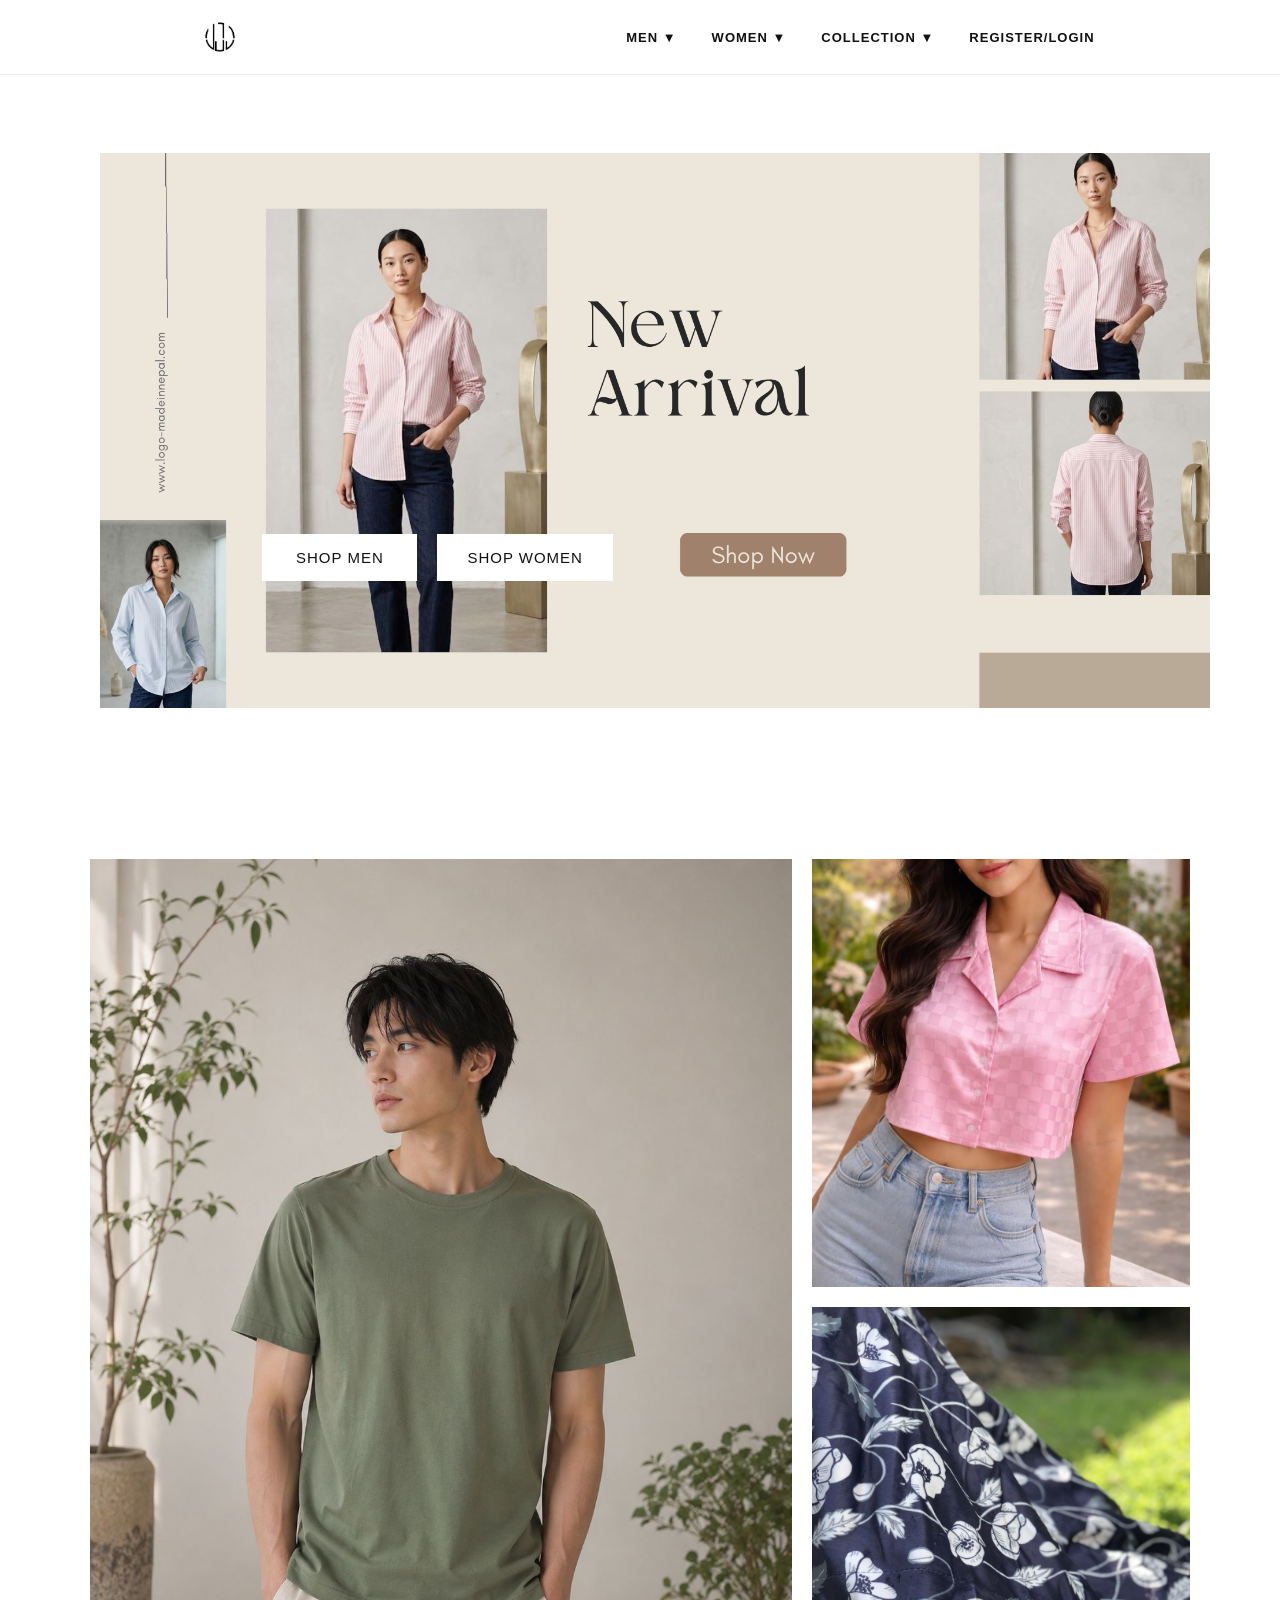
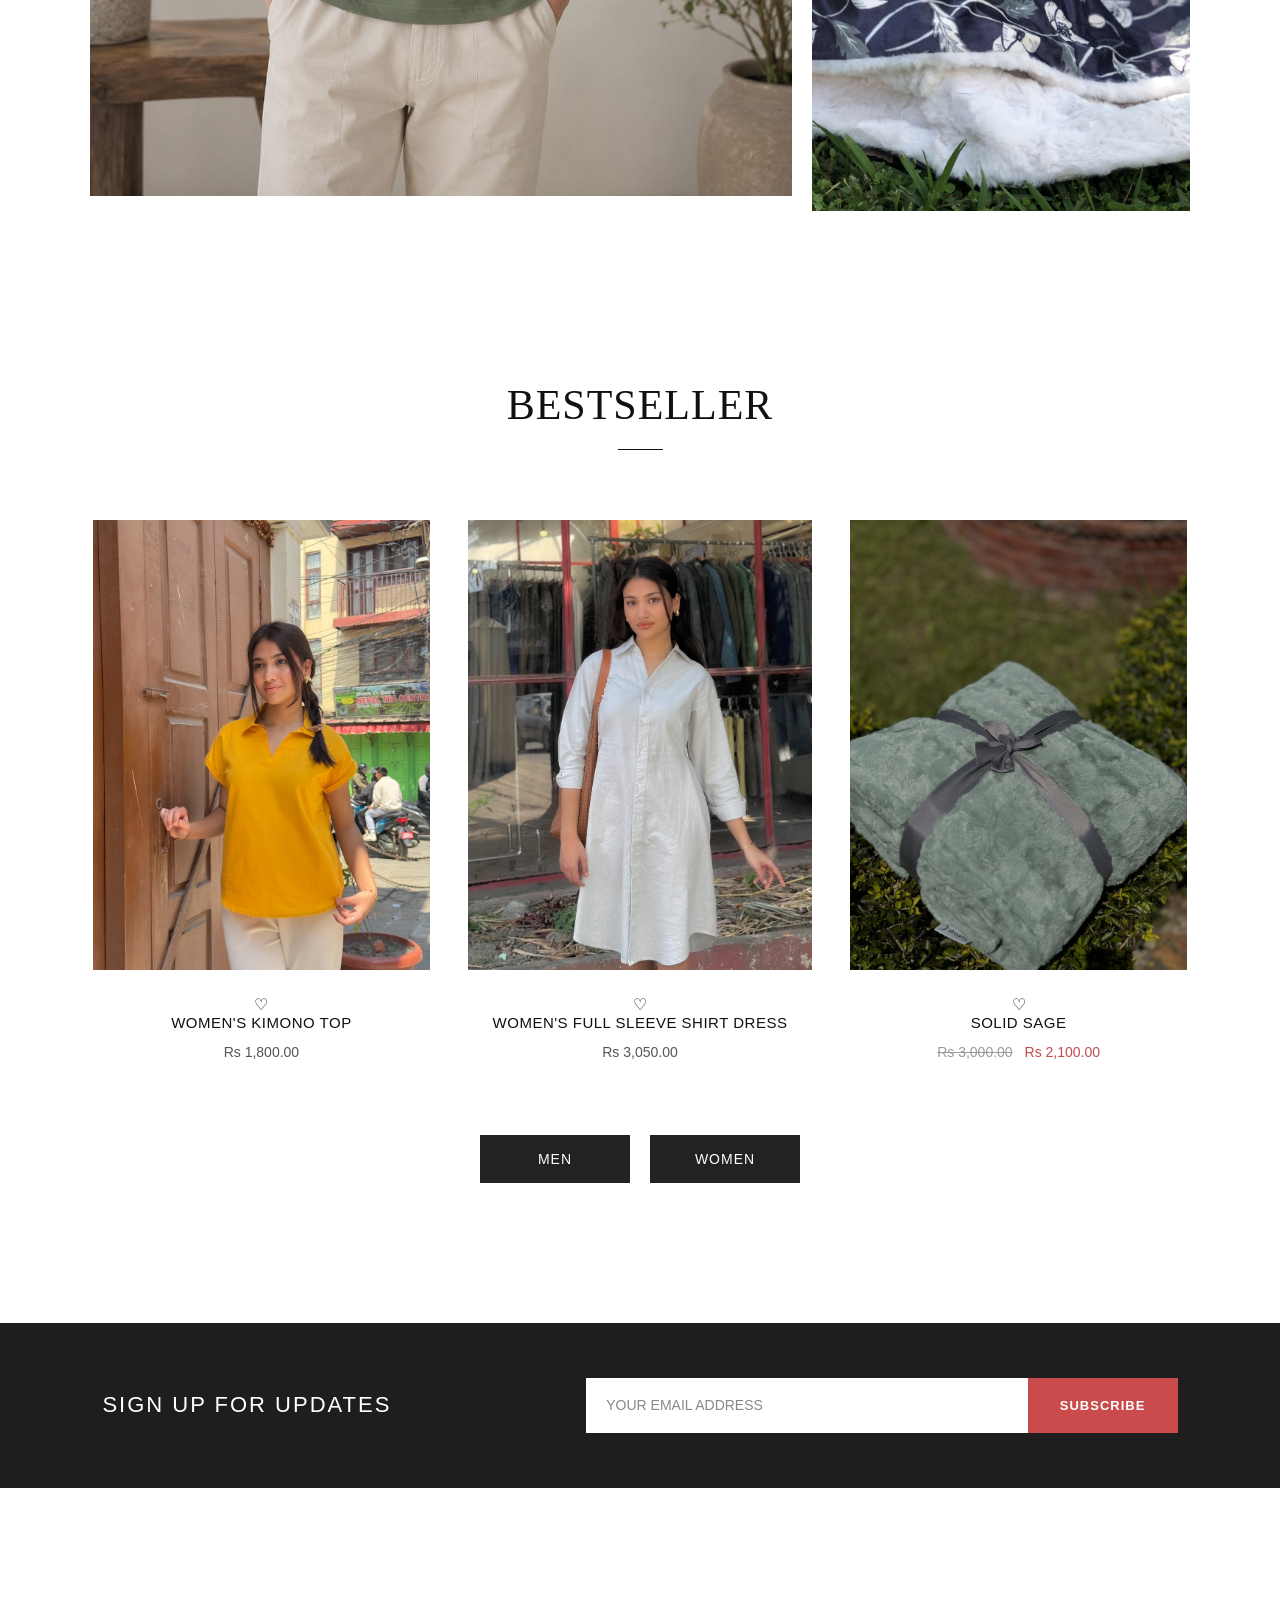
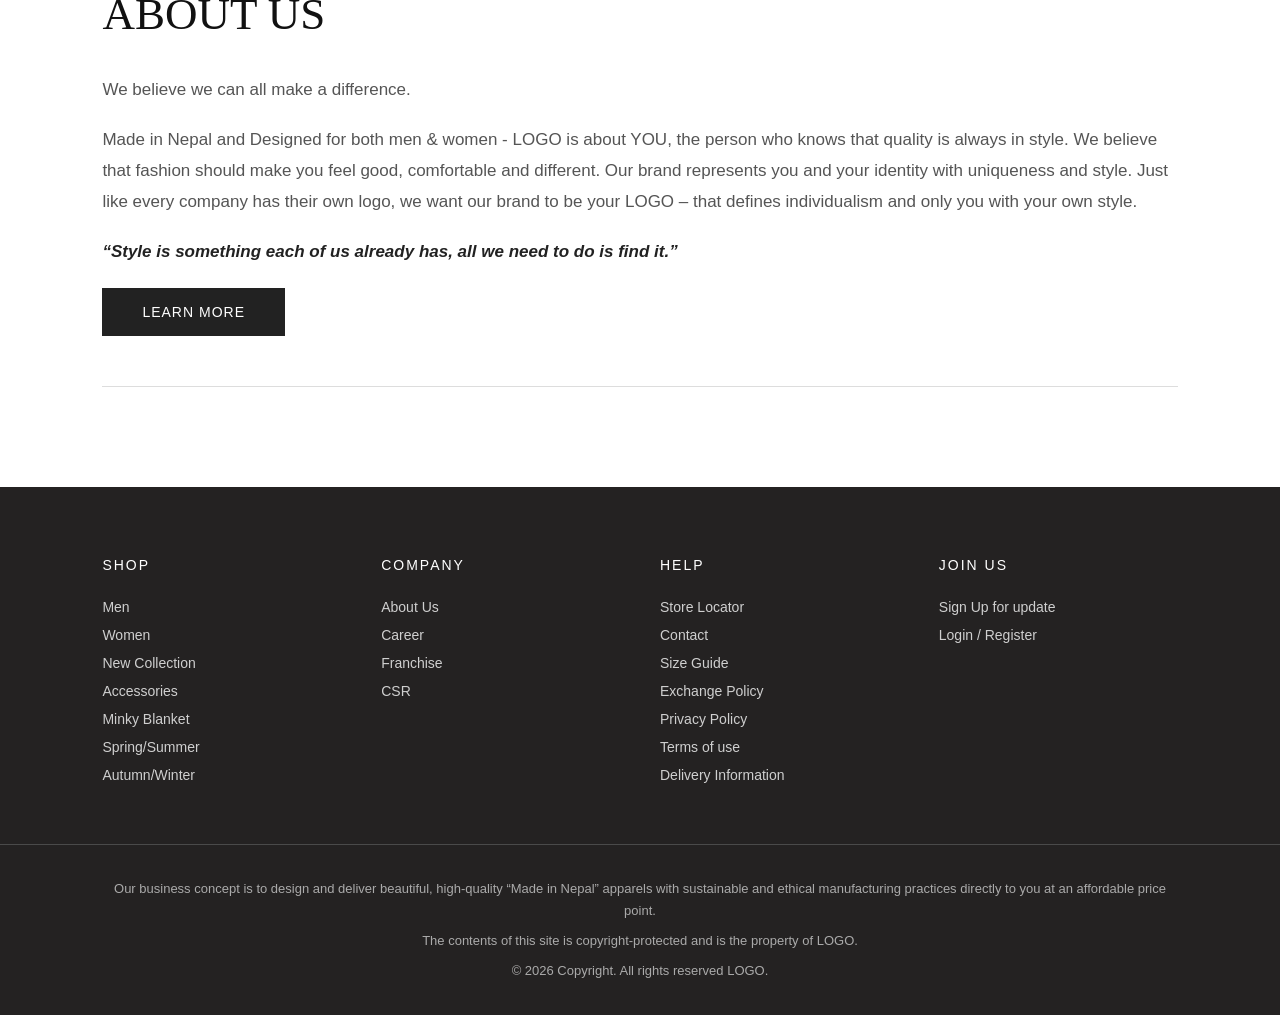
==== index.html @ 2325f9ea "check" ====
<!DOCTYPE html>
<html lang="en">

<head>
    <meta charset="UTF-8">
    <meta name="viewport" content="width=device-width, initial-scale=1.0">
    <title>AAYORA | Online Clothing Store</title>
    <link rel="stylesheet" href="style.css">
</head>

<body>

    <div class="main-container">

        <header>

            <div class="logo">
                <a href="#home-page">
                    <img src="assets/logo.avif" alt="logo">
                </a>
            </div>

            <nav>
                <div class="subnav">
        <a href="#" class="subnavbtn"><b>MEN ▼</b></a>

        <div class="subnav-content">
            <a href="shirt.html">Shirt</a>
            <a href="tshirt.html">T-Shirt</a>
             <a href="shorts.html">Shorts</a>
            <a href="jacket.html">Jacket</a>
        </div>
        </div>

           <div class="subnav">

        <a href="#" class="subnavbtn"><b>WOMEN ▼</b></a>

        <div class="subnav-content">
            <a href="women.html">Tops</a>
            <a href="dress.html">Dresses</a>
             <a href="wshorts.html">Shorts</a>
            <a href="wjacket.html">Jacket</a>
        </div>

    </div>

    <!-- Collection Dropdown -->
    <div class="subnav">
        <a href="#" class="subnavbtn"><b>COLLECTION ▼</b></a>

        <div class="subnav-content">
            <a href="summer.html">Spring/Summer</a>
            <a href="winter.html">Autumn/Winter</a>
        </div>
    </div>

    <a href="register.html"><b>REGISTER/LOGIN</b></a>
</nav>
        </header>

    </div>

    <!-- hero -->
    <section id="hero-page">

        <div class="himg">
            <img src="assets/home girl.png" alt="New Arrival">
        </div>

        <main>
            <div class="button">
                <button type="button"><a href="men.html">SHOP MEN</a>
                <button type="button"><a href="women.html">SHOP WOMEN</a>
            </div>
        </main>

    </section>

    <!-- PROMOTIONAL IMAGES  -->

    <section id="heroine-container">

        <div class="bimg">

            <div class="big-img">
                <img src="assets/olive.jpeg" alt="">
            </div>

            <div class="small-img">
                <img src="assets/pink.jpeg" alt="">
                <img src="assets/blue.jpg" alt="">
            </div>

        </div>

    </section>


    <!-- BESTSELLER  -->

    <section id="third-container">

        <div class="best">
            <h2>BESTSELLER</h2>
        </div>


        <div class="container">

            <div class="sub-box">

                <div class="product-image">
                    <img src="assets/ygirl.jpeg" alt="Women's Kimono Top">

                    <span class="heart">♡</span>
                </div>

                <div class="product-color yellow"></div>

                <h2>WOMEN'S KIMONO TOP</h2>

                <p>Rs 1,800.00</p>

            </div>


            <div class="sub-box">

                <div class="product-image">
                    <img src="assets/white.jpeg" alt="Women's Full Sleeve Shirt Dress">

                    <span class="heart">♡</span>
                </div>

                <div class="product-color white"></div>

                <h2>WOMEN'S FULL SLEEVE SHIRT DRESS</h2>

                <p>Rs 3,050.00</p>

            </div>


            <div class="sub-box">

                <div class="product-image">
                    <img src="assets/gift.jpg" alt="Solid Sage">

                    <span class="heart">♡</span>
                </div>

                <div class="product-color sage"></div>

                <h2>SOLID SAGE</h2>

                <p>
                    <del>Rs 3,000.00</del>
                    <mark>Rs 2,100.00</mark>
                </p>

            </div>

        </div>


        <div class="tbutton">

            <button type="submit">MEN</button>
            <button type="submit">WOMEN</button>

        </div>

    </section>


    <!-- SIGN UP -->

    <section id="fourth-container">

        <div class="four-container">
            <h1>SIGN UP FOR UPDATES</h1>
        </div>

        <div class="signup-group">

            <input type="email" name="email" id="email" placeholder="YOUR EMAIL ADDRESS">

            <button class="fourth-button">
                SUBSCRIBE
            </button>

        </div>

    </section>


    <!-- ABOUT US -->

    <section id="fifth-container">

        <div class="five-container">

            <h1>ABOUT US</h1>

        </div>


        <div class="fifth-content">

            <p>
                We believe we can all make a difference.
            </p>

            <p>
                Made in Nepal and Designed for both men & women -
                LOGO is about YOU, the person who knows that quality
                is always in style. We believe that fashion should
                make you feel good, comfortable and different.
                Our brand represents you and your identity with
                uniqueness and style. Just like every company has
                their own logo, we want our brand to be your LOGO –
                that defines individualism and only you with your
                own style.
            </p>

            <p>
                <b>
                    <em>
                        “Style is something each of us already has,
                        all we need to do is find it.”
                    </em>
                </b>
            </p>

        </div>


        <div class="fifth-button">

            <button type="submit">
                LEARN MORE
            </button>

        </div>

        <hr>

    </section>


    <!-- FOOTER -->

    <section id="footer">

        <div class="footer-column">

            <h3>SHOP</h3>

            <p><a href="men.html">Men</a></p>
            <p><a href="women.html">Women</a></p>
            <p><a href="blanket.html">New Collection</a></p>
            <p><a href="accessories.html">Accessories</a></p>
            <p><a href="#">Minky Blanket</a></p>
            <p><a href="#">Spring/Summer</a></p>
            <p><a href="#">Autumn/Winter</a></p>

        </div>


        <div class="footer-column">

            <h3>COMPANY</h3>

            <p><a href="about.html">About Us</a></p>
            <p><a href="career.html">Career</a></p>
            <p><a href="#">Franchise</a></p>
            <p><a href="#">CSR</a></p>

        </div>


        <div class="footer-column">

            <h3>HELP</h3>

            <p><a href="#">Store Locator</a></p>
            <p><a href="#">Contact</a></p>
            <p><a href="#">Size Guide</a></p>
            <p><a href="#">Exchange Policy</a></p>
            <p><a href="#">Privacy Policy</a></p>
            <p><a href="#">Terms of use</a></p>
            <p><a href="#">Delivery Information</a></p>

        </div>


        <div class="footer-column">

            <h3>JOIN US</h3>

            <p><a href="#">Sign Up for update</a></p>
            <p><a href="#">Login / Register</a></p>

        </div>

    </section>


    <!-- COPYRIGHT -->

    <section id="sixth-container">

        <p>
            Our business concept is to design and deliver beautiful,
            high-quality “Made in Nepal” apparels with sustainable
            and ethical manufacturing practices directly to you
            at an affordable price point.
        </p>

        <p>
            The contents of this site is copyright-protected
            and is the property of LOGO.
        </p>

        <p>
            &copy; 2026 Copyright. All rights reserved LOGO.
        </p>

    </section>

</body>

</html>
---- style.css ----
* {
    margin: 0;
    padding: 0;
    box-sizing: border-box;
}

html {
    scroll-behavior: smooth;
}

body {
    background-color: #fff;
    color: #111;
    font-family: Arial, Helvetica, sans-serif;
}

img {
    display: block;
    max-width: 100%;
}

a {
    text-decoration: none;
    color: inherit;
}

/* MAIN CONTAINER */

.main-container {
    width: 100%;
}

/* HEADER / NAVBAR */

header {
    position: fixed;

    top: 0;
    left: 0;

    width: 100%;
    height: 75px;

    display: flex;
    align-items: center;
    justify-content: space-around;

    background-color: rgba(255, 255, 255, 0.97);

    z-index: 1000;

    border-bottom: 1px solid #eeeeee;
}


/* LOGO */

.logo {
    display: flex;
    align-items: center;
    justify-content: center;
}

.logo img {
    width: 70px;
    height: auto;
}


/* NAVIGATION */

nav {
    display: flex;
    align-items: center;
    gap: 35px;
    /* overflow: hidden; */
}

nav a {

    position: relative;

    color: #111;

    font-size: 13px;
    letter-spacing: 1px;

    transition: 0.3s;
}

nav a:hover {
    color: #777;
}

nav a::after {
    position: absolute;
    left: 0;
    width: 0;
    height: 1px;
    background-color: #111;
    transition: 0.3s;
}

nav a:hover::after {
    width: 100%;
}

/* COLLECTION */
.subnav {
    position: relative;
    display: inline-block;
}

/* COLLECTION BUTTON */
.subnavbtn {
    color: #111;
    text-decoration: none;
    cursor: pointer;
    display: block;
}

/* DROPDOWN */
.subnav-content {
    display: none;
    position: absolute;

    top: 100%;       /* directly below Collection */
    left: 0;

    background-color: white;

    min-width: 180px;

    padding: 10px 0;

    box-shadow: 0 4px 10px rgba(0, 0, 0, 0.15);

    z-index: 9999;
}

/* DROPDOWN LINKS */
.subnav-content a {
    display: block;

    padding: 10px 18px;

    color: #111;

    text-decoration: none;

    font-size: 13px;

    white-space: nowrap;
}

/* HOVER EFFECT */
.subnav-content a:hover {
    background-color: #f5f5f5;
    color: #777;
}

/* SHOW DROPDOWN */
.subnav:hover .subnav-content {
    display: block;
}
/* GENERAL SECTION */

section {
    width: 100%;
}


/* HERO PAGE */

#hero-page {
    position: relative;

    width: 100%;

    margin-top: 90px;

    padding: 35px 0;

    /* background-color: #eee9dd; */

    overflow: hidden;
}


/* COMPLETE HERO IMAGE */

.himg {
    width: 100%;
    max-width: 1450px;
    padding: 10px 70px 18px 100px;

    margin: auto;
    margin: 18px auto;

    display: block;
}

.himg img {
    width: 100%;
    height: auto;

    display: block;

}


/* HERO MAIN OVERLAY */

#hero-page main {
    position: absolute;

    top: 0;
    left: 0;

    width: 100%;
    height: 100%;

    padding: 0;

    pointer-events: none;
}


/* SHOP MEN / SHOP WOMEN */

.button {
    position: absolute;

    left: 20.5%;
    top: 64.5%;

    display: flex;

    gap: 20px;

    pointer-events: auto;
}

.button button {
    min-width: 155px;

    padding: 15px 30px;

    border: none;

    background-color: white;

    color: #111;

    font-size: 15px;

    letter-spacing: 1px;

    cursor: pointer;

    transition: all 0.3s ease;
}

.button button:hover {
    background-color: #111;

    color: white;

    transform: translateY(-3px);

    box-shadow: 0 8px 20px rgba(0, 0, 0, 0.15);
}

   /* SECOND / COLLECTION SECTION */


#heroine-container {
    width: 100%;

    padding: 80px 7%;

    background-color: white;
}


/* IMAGE WRAPPER */

.bimg {
    width: 100%;

    display: flex;

    justify-content: center;

    align-items: flex-start;

    gap: 20px;
}


/* BIG IMAGE */

.big-img {
    width: 65%;
}

.big-img img {
    width: 100%;
    height: auto;

    object-fit: cover;
}


/* SMALL IMAGES */

.small-img {
    width: 35%;

    display: flex;

    flex-direction: column;

    gap: 20px;
}

.small-img img {
    width: 100%;
    height: auto;

    object-fit: cover;
}

   /* BESTSELLER SECTION */

#third-container {
    width: 100%;

    padding: 90px 7%;

    background-color: #fff;

    text-align: center;
}


/* BESTSELLER TITLE */

.best {
    text-align: center;

    margin-bottom: 70px;
}

.best h2 {
    font-family: Georgia, "Times New Roman", serif;

    font-size: 42px;

    font-weight: 400;

    letter-spacing: 1px;
}

.best::after {
    content: "";

    display: block;

    width: 45px;
    height: 1px;

    background-color: #111;

    margin: 20px auto 0;
}


/* PRODUCT CONTAINER */

.container {
    width: 100%;

    display: grid;

    grid-template-columns: repeat(3, 1fr);

    gap: 35px;

    margin-top: 0;
}


/* PRODUCT */

.sub-box {
    width: 100%;

    height: auto;

    background: transparent;

    border-radius: 0;

    display: flex;

    flex-direction: column;

    justify-content: flex-start;

    align-items: center;

    color: #111;

    padding: 0;
}


/* PRODUCT IMAGE */

.sub-box img {
    width: 100%;

    height: 450px;

    object-fit: cover;

    margin-bottom: 25px;

    transition: transform 0.5s ease;
}

.sub-box:hover img {
    transform: scale(1.02);
}


/* PRODUCT NAME */

.sub-box h2 {
    width: 100%;

    font-size: 15px;

    font-weight: 500;

    letter-spacing: 0.5px;

    margin-bottom: 10px;
}


/* PRODUCT PRICE */

.sub-box p {
    width: 100%;

    text-align: center;

    line-height: 1.7;

    font-size: 14px;

    color: #555;
}

.sub-box del {
    color: #999;

    margin-right: 8px;
}

.sub-box mark {
    background: transparent;

    color: #c04c4c;

    font-weight: 500;
}

   /* MEN / WOMEN BUTTONS */

.tbutton {
    width: 100%;

    display: flex;

    justify-content: center;

    align-items: center;

    gap: 20px;

    padding: 70px 0 0;

    flex-direction: row;
}

.tbutton button {
    min-width: 150px;

    background-color: #222;

    color: white;

    border: none;

    padding: 16px 40px;

    font-size: 14px;

    letter-spacing: 1px;

    cursor: pointer;

    transition: all 0.3s ease;
}

.tbutton button:hover {
    background-color: white;

    color: #222;

    border: 1px solid #222;

    transform: translateY(-3px);
}

/* NEWSLETTER */

#fourth-container {
    width: 100%;

    margin-top: 50px;

    padding: 55px 8%;

    background-color: #1e1e1e;

    color: white;

    display: flex;

    flex-direction: row;

    align-items: center;

    justify-content: space-between;

    gap: 30px;
}


/* NEWSLETTER HEADING */

.four-container h1 {
    font-size: 22px;

    font-weight: 400;

    letter-spacing: 2px;

    margin: 0;
}


/* SIGNUP */

.signup-group {
    width: 55%;

    max-width: 650px;

    height: 55px;

    display: flex;
}


/* EMAIL */

#email {
    flex: 1;

    min-width: 0;

    font-size: 14px;

    padding: 0 20px;

    border: none;

    outline: none;

    background-color: white;

    color: #111;
}

#email::placeholder {
    color: #888;
}


/* SUBSCRIBE BUTTON */

.fourth-button {
    width: 150px;

    background-color: #c94b4b;

    color: white;

    border: none;

    padding: 0 25px;

    font-weight: 600;

    font-size: 13px;

    letter-spacing: 1px;

    cursor: pointer;

    transition: 0.3s;
}

.fourth-button:hover {
    background-color: #a63737;
}

   /* ABOUT US */

#fifth-container {
    width: 100%;

    height: auto;

    padding: 100px 8%;

    background-color: white;
}


/* ABOUT HEADING */

.five-container {
    display: flex;

    justify-content: flex-start;

    align-items: flex-start;

    flex-direction: column;

    margin-bottom: 35px;
}

.five-container h1 {
    font-family: Georgia, "Times New Roman", serif;

    font-size: 45px;

    font-weight: 400;
}


/* ABOUT CONTENT */

.fifth-content {
    width: 100%;

    max-width: 1100px;

    font-size: 17px;

    line-height: 1.8;

    color: #555;
}

.fifth-content p {
    margin-bottom: 20px;
}

.fifth-content b {
    color: #222;
}


/* LEARN MORE */

.fifth-button {
    display: flex;

    justify-content: flex-start;

    align-items: center;

    gap: 10px;

    width: auto;

    flex-direction: row;
}

.fifth-button button {
    background-color: #222;

    color: white;

    border: none;

    padding: 16px 40px;

    font-size: 14px;

    letter-spacing: 1px;

    cursor: pointer;

    transition: all 0.3s ease;
}

.fifth-button button:hover {
    background-color: white;

    color: #222;

    border: 1px solid #222;

    transform: translateY(-3px);
}


/* HORIZONTAL LINE */

#fifth-container hr {
    border: none;

    border-top: 1px solid #ddd;

    margin-top: 50px;
}

   /* FOOTER */

#footer {
    width: 100%;

    padding: 70px 8% 60px;

    background-color: #242222;

    display: grid;

    grid-template-columns: repeat(4, 1fr);

    gap: 40px;

    box-sizing: border-box;
}


/* FOOTER COLUMN */

.footer-column {
    flex: 1;

    display: flex;

    flex-direction: column;

    gap: 10px;
}


/* FOOTER TITLE */

.footer-column h3 {
    color: white;

    font-size: 14px;

    font-weight: 500;

    letter-spacing: 2px;

    margin: 0 0 15px;
}


/* FOOTER TEXT */

.footer-column p {
    margin: 0;
}


/* FOOTER LINKS */

.footer-column a {
    color: #cfcfcf;

    text-decoration: none;

    font-size: 14px;

    transition: 0.3s;
}

.footer-column a:hover {
    color: white;

    padding-left: 5px;
}


#sixth-container {
    width: 100%;

    padding: 25px 8%;

    background-color: #242222;

    border-top: 1px solid #4a4a4a;

    text-align: center;

    box-sizing: border-box;
}

#sixth-container p {
    color: #aaa;

    font-size: 13px;

    line-height: 1.7;

    margin: 8px 0;
}

/* TABLET RESPONSIVE */

@media (max-width: 1000px) {

    /* HEADER */

    header {
        padding: 0 25px;
    }

    nav {
        gap: 18px;
    }

    nav a {
        font-size: 11px;
    }


    /* HERO */

    .button {
        left: 20%;

        top: 64%;
    }

    .button button {
        min-width: 125px;

        padding: 13px 20px;

        font-size: 13px;
    }


    /* SECOND SECTION */

    #heroine-container {
        padding: 60px 5%;
    }

    .bimg {
        gap: 15px;
    }


    /* PRODUCTS */

    #third-container {
        padding: 70px 5%;
    }

    .container {
        gap: 20px;
    }

    .sub-box img {
        height: 350px;
    }


    /* NEWSLETTER */

    #fourth-container {
        padding: 45px 5%;
    }

    .signup-group {
        width: 50%;
    }


    /* ABOUT */

    #fifth-container {
        padding: 70px 5%;
    }


    /* FOOTER */

    #footer {
        padding: 60px 5%;
    }
}


/*  MOBILE */

@media (max-width: 700px) {

    /* HEADER */

    header {
        height: 65px;

        justify-content: center;
    }

    .logo img {
        width: 90px;
    }

    nav {
        display: none;
    }


    /* HERO */

    #hero-page {
        margin-top: 65px;
    }


    .button {
        left: 18%;

        top: 64%;

        gap: 8px;
    }

    .button button {
        min-width: 105px;

        padding: 10px 12px;

        font-size: 10px;

        letter-spacing: 0.5px;
    }


    /* SECOND SECTION */

    #heroine-container {
        padding: 50px 20px;
    }

    .bimg {
        flex-direction: column;

        gap: 15px;
    }

    .big-img {
        width: 100%;
    }

    .small-img {
        width: 100%;

        flex-direction: row;

        gap: 15px;
    }

    .small-img img {
        width: 50%;
    }


    /* BESTSELLER */

    #third-container {
        padding: 60px 20px;
    }

    .best {
        margin-bottom: 45px;
    }

    .best h2 {
        font-size: 32px;
    }

    .container {
        grid-template-columns: 1fr;

        gap: 50px;
    }

    .sub-box img {
        width: 100%;

        height: 450px;
    }

    .sub-box h2 {
        font-size: 14px;
    }


    /* BUTTONS */

    .tbutton {
        padding-top: 50px;
    }

    .tbutton button {
        min-width: 120px;

        padding: 14px 25px;

        font-size: 12px;
    }


    /* NEWSLETTER */

    #fourth-container {
        flex-direction: column;

        align-items: flex-start;

        padding: 50px 20px;
    }

    .four-container h1 {
        font-size: 20px;
    }

    .signup-group {
        width: 100%;

        height: auto;

        flex-direction: column;
    }

    #email {
        width: 100%;

        height: 55px;
    }

    .fourth-button {
        width: 100%;

        height: 55px;
    }


    /* ABOUT */

    #fifth-container {
        padding: 65px 20px;
    }

    .five-container h1 {
        font-size: 35px;
    }

    .fifth-content {
        font-size: 15px;
    }

    .fifth-button button {
        padding: 14px 30px;

        font-size: 12px;
    }


    /* FOOTER */

    #footer {
        grid-template-columns: repeat(2, 1fr);

        padding: 55px 20px;

        gap: 45px 20px;
    }

    .footer-column h3 {
        font-size: 13px;
    }

    .footer-column a {
        font-size: 13px;
    }


    /* COPYRIGHT */

    #sixth-container {
        padding: 20px;
    }

    #sixth-container p {
        font-size: 11px;
    }
}


/* VERY SMALL MOBILE */

@media (max-width: 400px) {

    .button {
        left: 15%;

        top: 64%;
    }

    .button button {
        min-width: 90px;

        padding: 9px 8px;

        font-size: 9px;
    }

    .small-img {
        flex-direction: column;
    }

    .small-img img {
        width: 100%;
    }

    .tbutton {
        gap: 10px;
    }

    .tbutton button {
        min-width: 105px;

        padding: 12px 15px;
    }

    #footer {
        grid-template-columns: 1fr;
    }
}
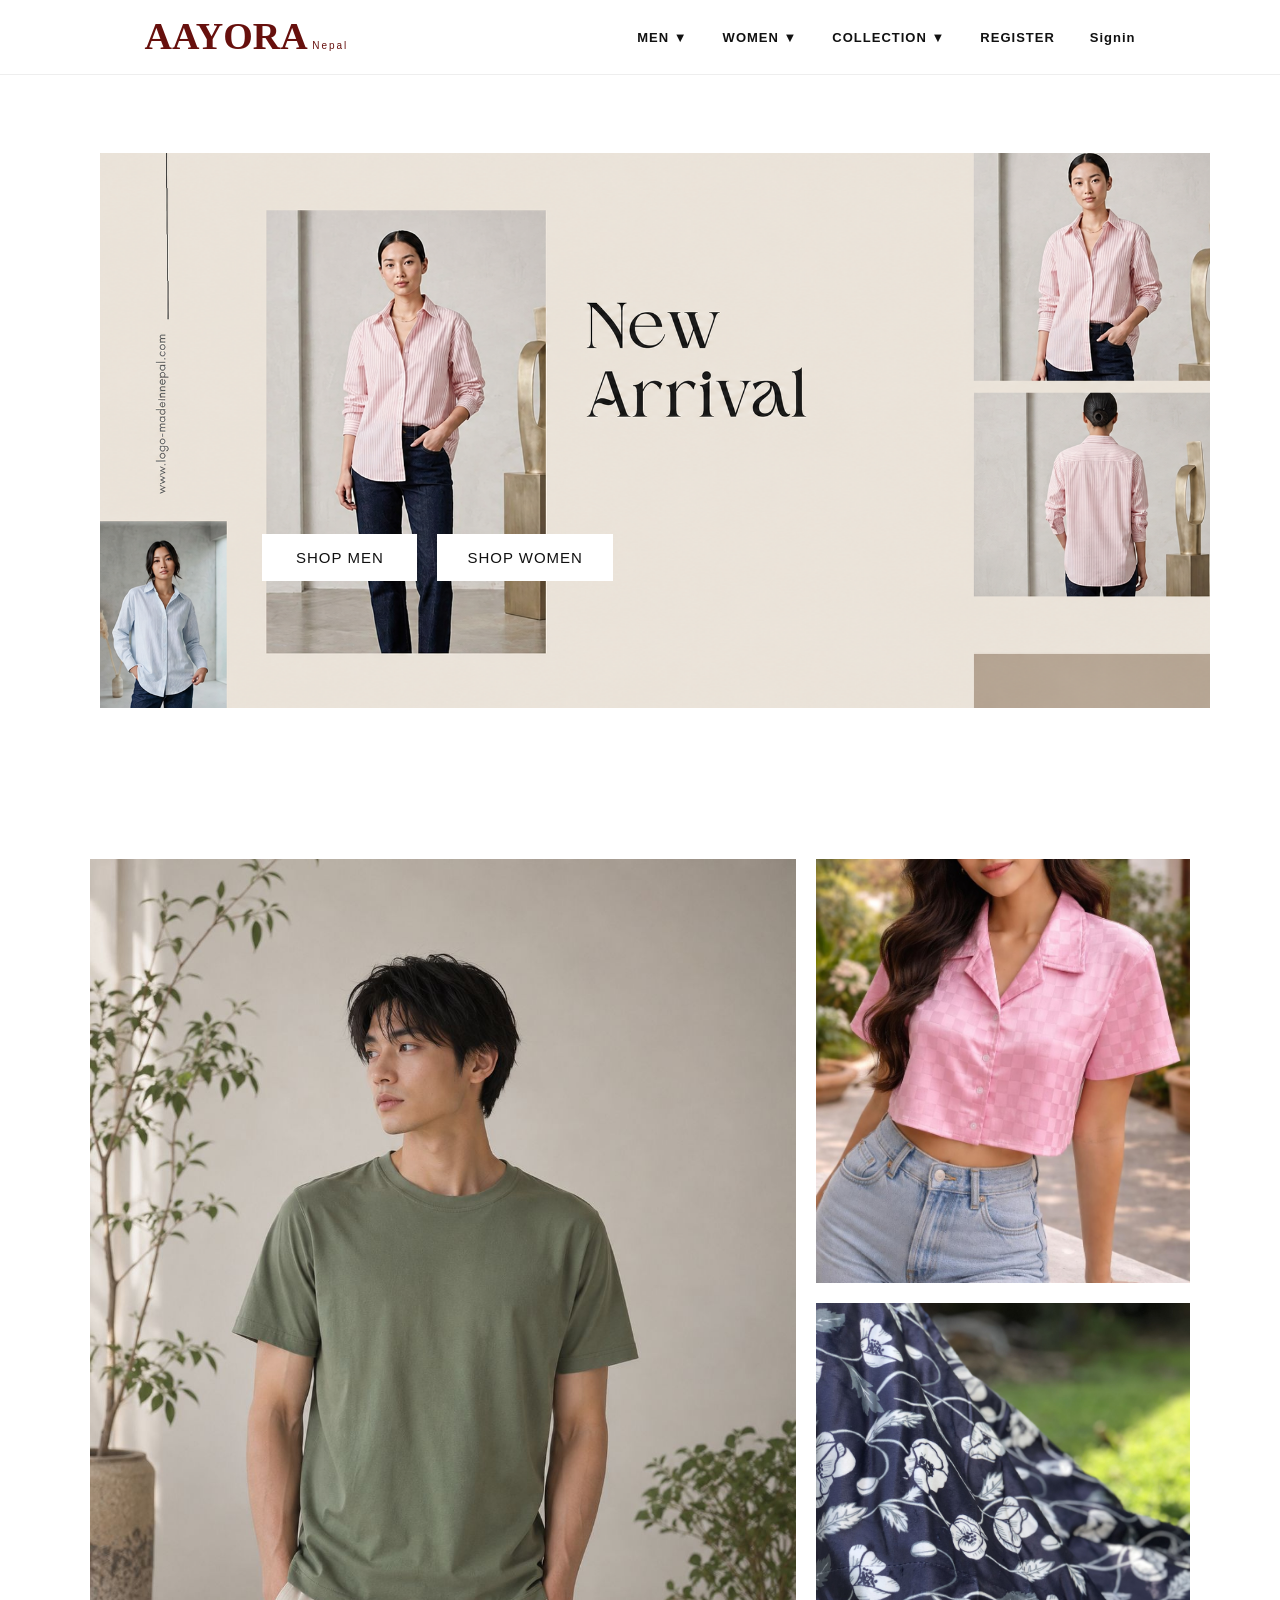
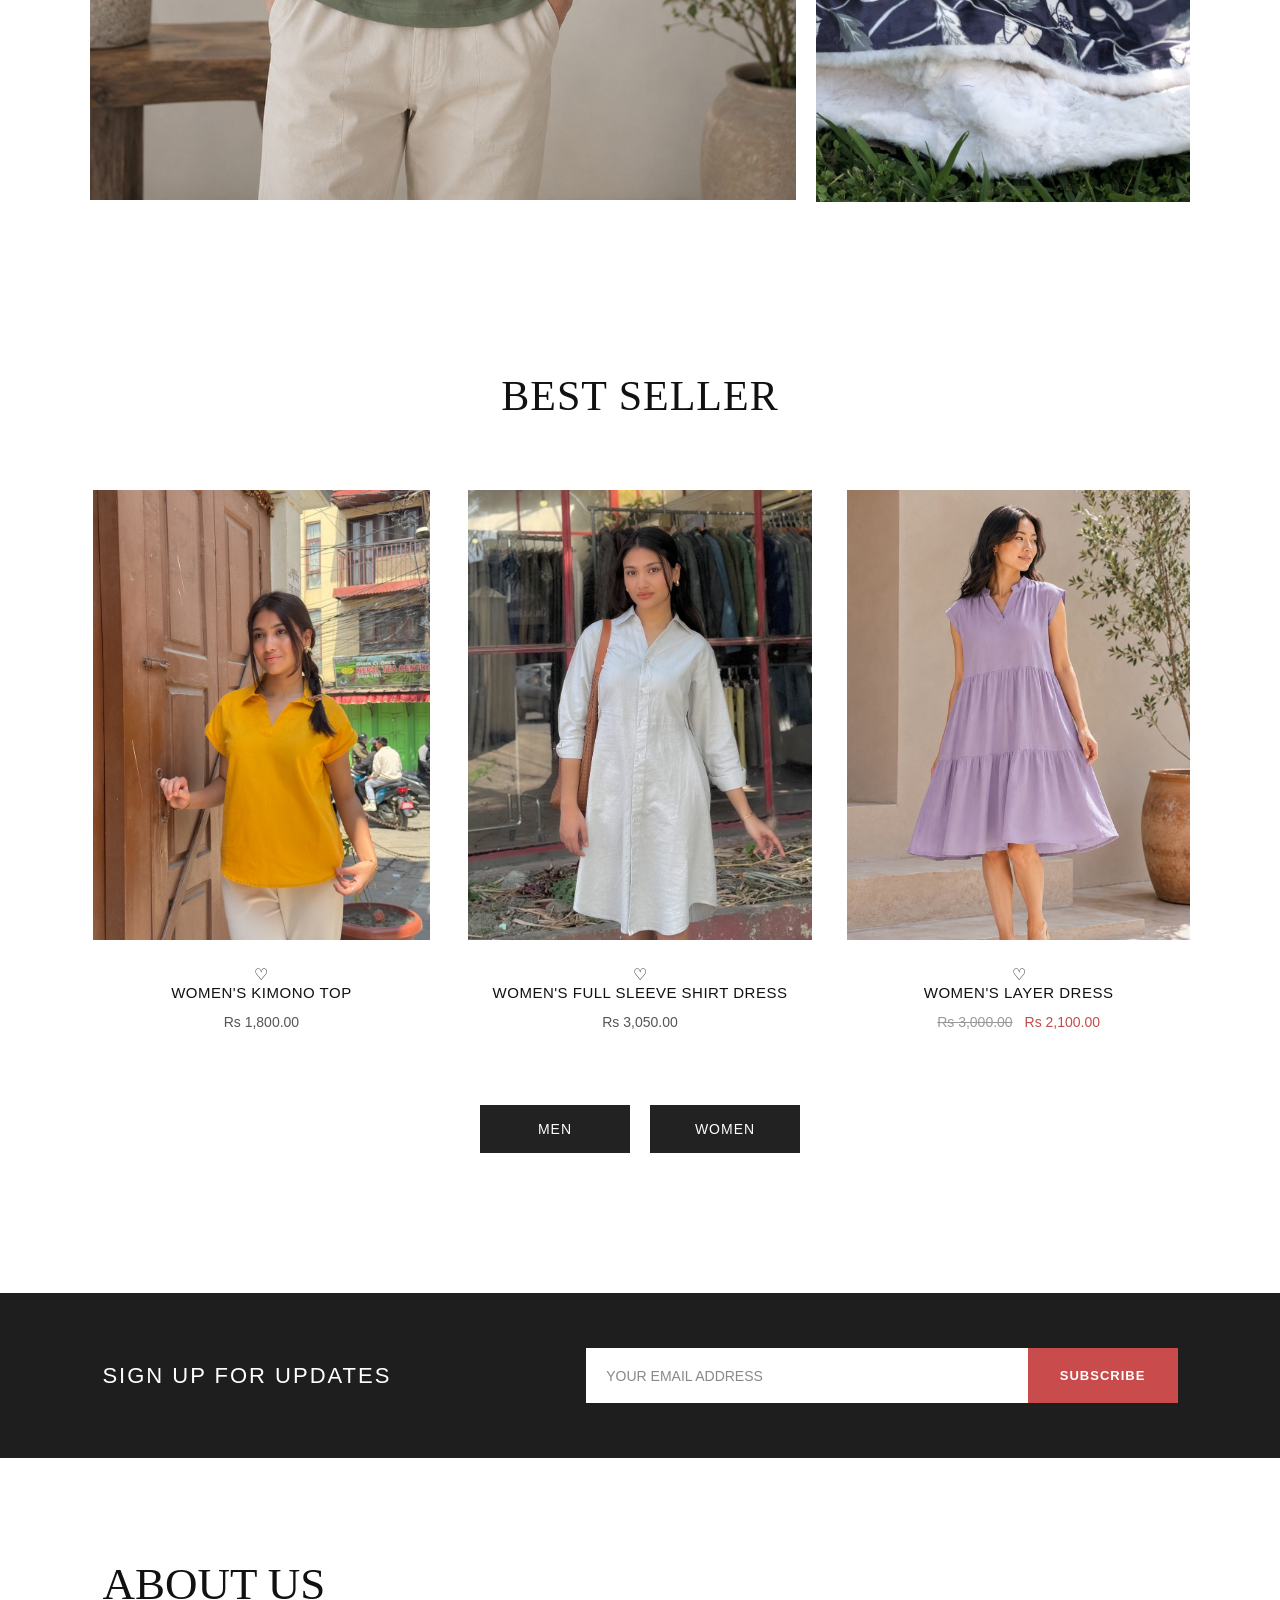
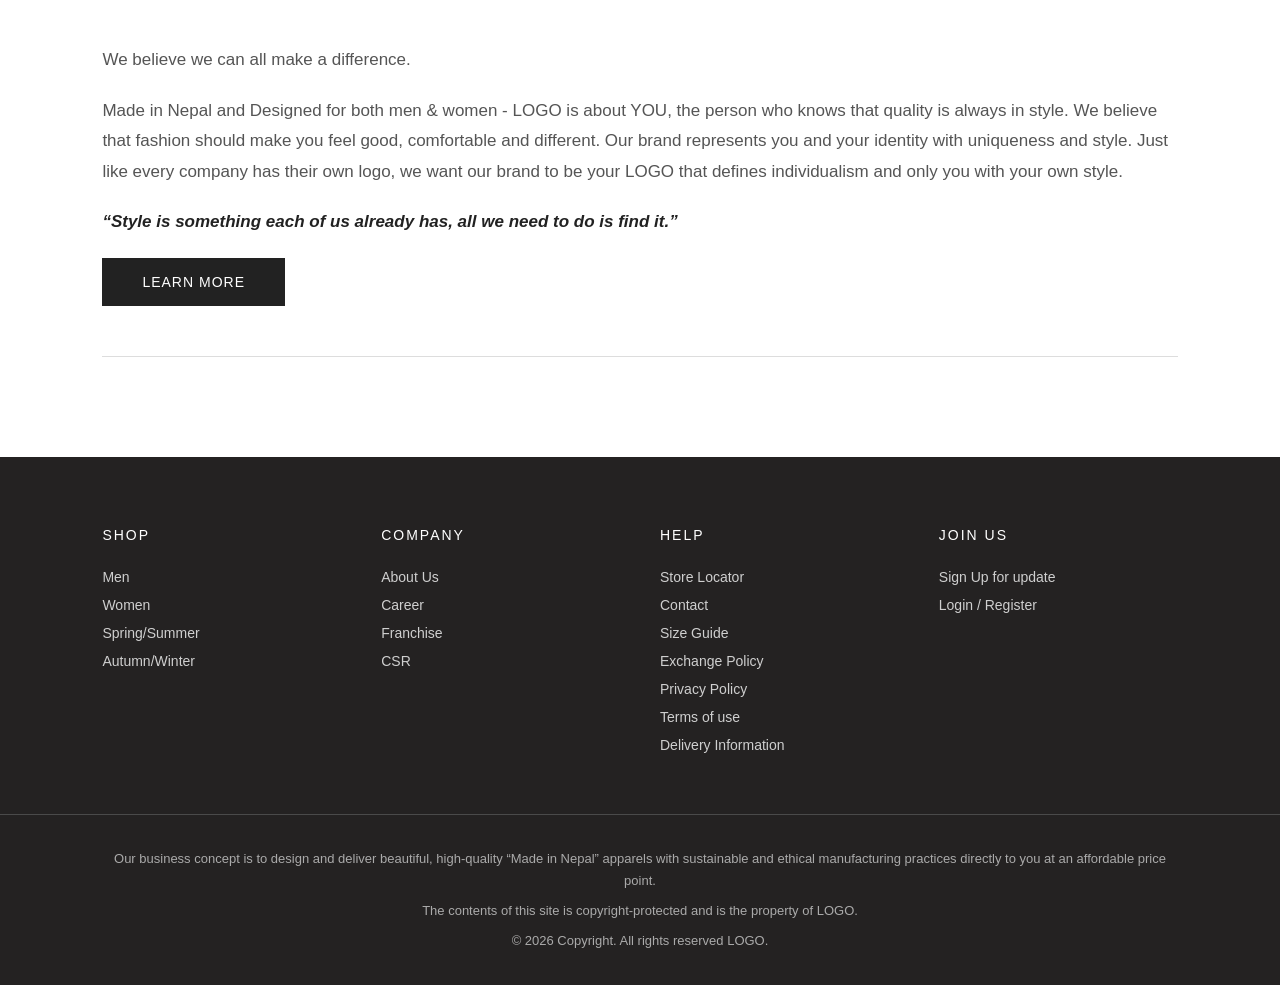
==== commit db324901: "Update" ====
--- a/index.html
+++ b/index.html
@@ -4,7 +4,7 @@
 <head>
     <meta charset="UTF-8">
     <meta name="viewport" content="width=device-width, initial-scale=1.0">
-    <title>AAYORA | Online Clothing Store</title>
+    <title>AAYORA | Nepal</title>
     <link rel="stylesheet" href="style.css">
 </head>
 
@@ -14,11 +14,11 @@
 
         <header>
 
-            <div class="logo">
-                <a href="#home-page">
-                    <img src="assets/logo.avif" alt="logo">
-                </a>
-            </div>
+            
+        <div class="logo"> <a href="index.html">
+            <span>AAYORA</span>
+            <small>Nepal</small>
+        </div></a>
 
             <nav>
                 <div class="subnav">
@@ -55,7 +55,8 @@
         </div>
     </div>
 
-    <a href="register.html"><b>REGISTER/LOGIN</b></a>
+    <a href="register.html"><b>REGISTER </b></a>
+    <a href="sign.html"><b>Signin</b></a>
 </nav>
         </header>
 
@@ -65,12 +66,12 @@
     <section id="hero-page">
 
         <div class="himg">
-            <img src="assets/home girl.png" alt="New Arrival">
+            <img src="assets/home.png" alt="New Arrival">
         </div>
 
         <main>
             <div class="button">
-                <button type="button"><a href="men.html">SHOP MEN</a>
+                <button type="button"><a href="shirt.html">SHOP MEN</a>
                 <button type="button"><a href="women.html">SHOP WOMEN</a>
             </div>
         </main>
@@ -102,7 +103,7 @@
     <section id="third-container">
 
         <div class="best">
-            <h2>BESTSELLER</h2>
+            <h2>BEST SELLER</h2>
         </div>
 
 
@@ -145,14 +146,14 @@
             <div class="sub-box">
 
                 <div class="product-image">
-                    <img src="assets/gift.jpg" alt="Solid Sage">
+                    <img src="assets/d (1).jpeg" alt="Solid Sage">
 
                     <span class="heart">♡</span>
                 </div>
 
                 <div class="product-color sage"></div>
 
-                <h2>SOLID SAGE</h2>
+                <h2>WOMEN'S LAYER DRESS</h2>
 
                 <p>
                     <del>Rs 3,000.00</del>
@@ -166,8 +167,8 @@
 
         <div class="tbutton">
 
-            <button type="submit">MEN</button>
-            <button type="submit">WOMEN</button>
+            <button type="submit"><a href="shirt.html">MEN</a></button>
+            <button type="submit"><a href="women.html">WOMEN</a></button>
 
         </div>
 
@@ -219,14 +220,14 @@
                 make you feel good, comfortable and different.
                 Our brand represents you and your identity with
                 uniqueness and style. Just like every company has
-                their own logo, we want our brand to be your LOGO –
+                their own logo, we want our brand to be your LOGO 
                 that defines individualism and only you with your
                 own style.
             </p>
 
             <p>
                 <b>
-                    <em>
+                     <em>
                         “Style is something each of us already has,
                         all we need to do is find it.”
                     </em>
@@ -257,23 +258,22 @@
 
             <h3>SHOP</h3>
 
-            <p><a href="men.html">Men</a></p>
+            <p><a href="shirt.html">Men</a></p>
             <p><a href="women.html">Women</a></p>
-            <p><a href="blanket.html">New Collection</a></p>
-            <p><a href="accessories.html">Accessories</a></p>
-            <p><a href="#">Minky Blanket</a></p>
-            <p><a href="#">Spring/Summer</a></p>
-            <p><a href="#">Autumn/Winter</a></p>
+            <!-- <p><a href="blanket.html">New Collection</a></p> -->
+            <!-- <p><a href="accessories.html">Accessories</a></p> -->
+            <!-- <p><a href="#">Minky Blanket</a></p> -->
+            <p><a href="summer.html">Spring/Summer</a></p>
+            <p><a href="winter.html">Autumn/Winter</a></p>
 
         </div>
 
 
         <div class="footer-column">
-
             <h3>COMPANY</h3>
 
-            <p><a href="about.html">About Us</a></p>
-            <p><a href="career.html">Career</a></p>
+            <p><a href="#fifth-container">About Us</a></p>
+            <p><a href="#">Career</a></p>
             <p><a href="#">Franchise</a></p>
             <p><a href="#">CSR</a></p>
 
@@ -299,8 +299,8 @@
 
             <h3>JOIN US</h3>
 
-            <p><a href="#">Sign Up for update</a></p>
-            <p><a href="#">Login / Register</a></p>
+            <p><a href="#fourth-container">Sign Up for update</a></p>
+            <p><a href="register.html">Login / Register</a></p>
 
         </div>
 
--- a/style.css
+++ b/style.css
@@ -6,6 +6,26 @@
 
 html {
     scroll-behavior: smooth;
+}
+
+.logo {
+    color: #67100d;
+    display: flex;
+    flex-direction: column;
+    align-items: center;
+}
+
+.logo span {
+    font-family: cursive;
+    font-size: 38px;
+    font-weight: bold;
+    line-height: 30px;
+}
+
+.logo small {
+    font-size: 10px;
+    letter-spacing: 2px;
+    margin-top: 8px;
 }
 
 body {
@@ -315,7 +335,7 @@
 /* SMALL IMAGES */
 
 .small-img {
-    width: 35%;
+    width: 34.5%;
 
     display: flex;
 
@@ -348,7 +368,6 @@
 
 .best {
     text-align: center;
-
     margin-bottom: 70px;
 }
 
@@ -362,7 +381,7 @@
     letter-spacing: 1px;
 }
 
-.best::after {
+/* .best::after {
     content: "";
 
     display: block;
@@ -373,7 +392,7 @@
     background-color: #111;
 
     margin: 20px auto 0;
-}
+} */
 
 
 /* PRODUCT CONTAINER */
